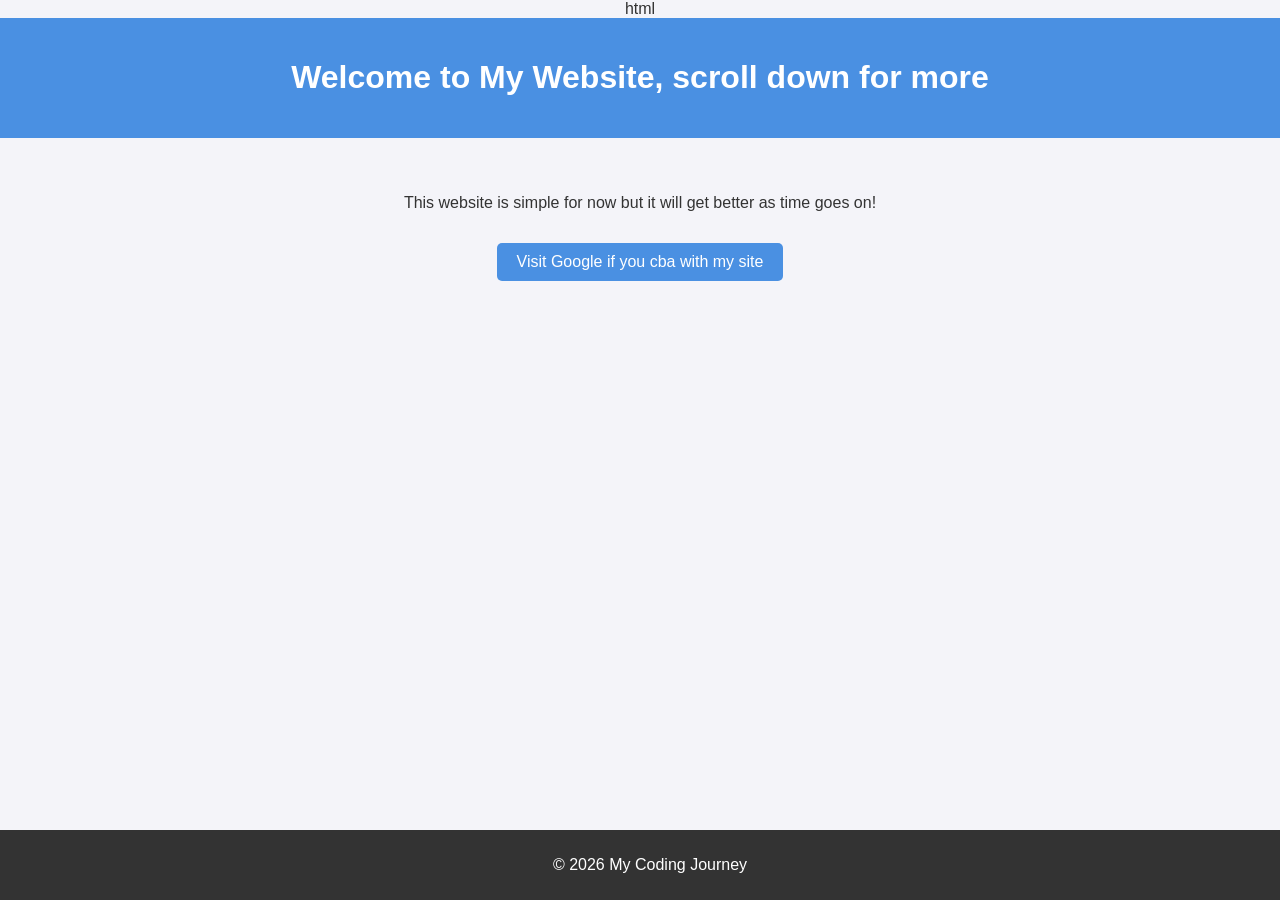
==== index.html @ 2cc88fcf "Add files via upload" ====
html<!DOCTYPE html>
<html lang="en">
<head>
    <meta charset="UTF-8">
    <meta name="viewport" content="width=device-width, initial-scale=1.0">
    <title>Layton's WebSite</title>
    <link rel="stylesheet" href="style.css">
</head>
<body>

    <header>
        <h1>Welcome to My Website, scroll down for more</h1>
    </header>

    <main>
        <p>This website is simple for now but it will get better as time goes on!</p>
        <a href="https://google.com" target="_blank">Visit Google if you cba with my site</a>
    </main>

    <footer>
        <p>© 2026 My Coding Journey</p>
    </footer>

</body>
</html>
---- style.css ----
body {
    font-family: Arial, sans-serif;
    margin: 0;
    padding: 0;
    background-color: #f4f4f9;
    color: #333;
    text-align: center;
}

header {
    background-color: #4a90e2;
    color: white;
    padding: 20px;
}

main {
    padding: 40px 20px;
}

a {
    display: inline-block;
    background-color: #4a90e2;
    color: white;
    padding: 10px 20px;
    text-decoration: none;
    border-radius: 5px;
    margin-top: 15px;
}

a:hover {
    background-color: #357abd;
}

footer {
    background-color: #333;
    color: white;
    padding: 10px;
    position: fixed;
    bottom: 0;
    width: 100%;
}
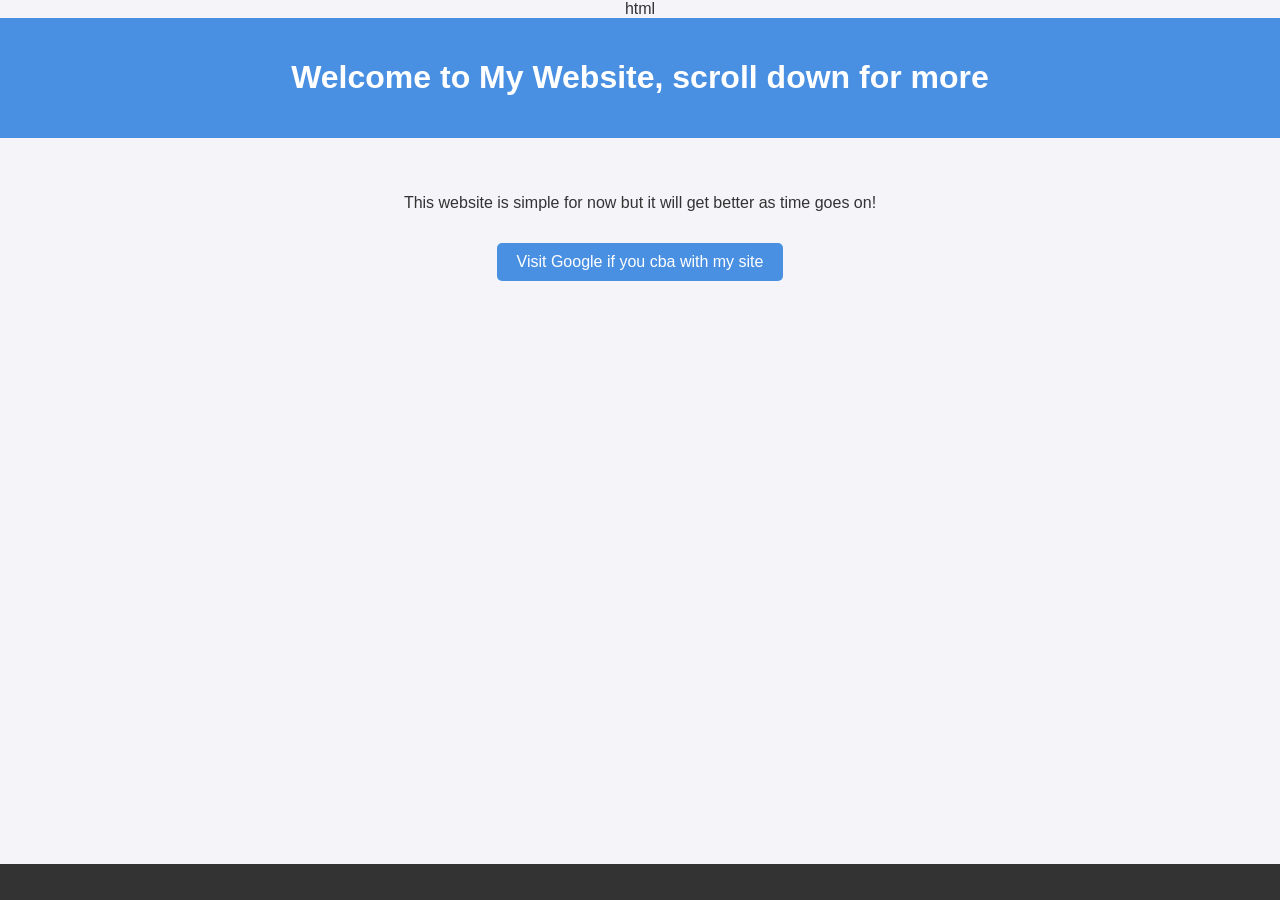
==== commit a3848979: "Fix HTML structure and clean up footer Removed content from the footer and ensured proper HTML struc" ====
--- a/index.html
+++ b/index.html
@@ -18,8 +18,8 @@
     </main>
 
     <footer>
-        <p>© 2026 My Coding Journey</p>
+        <p></p>
     </footer>
 
 </body>
-</html>+</html>
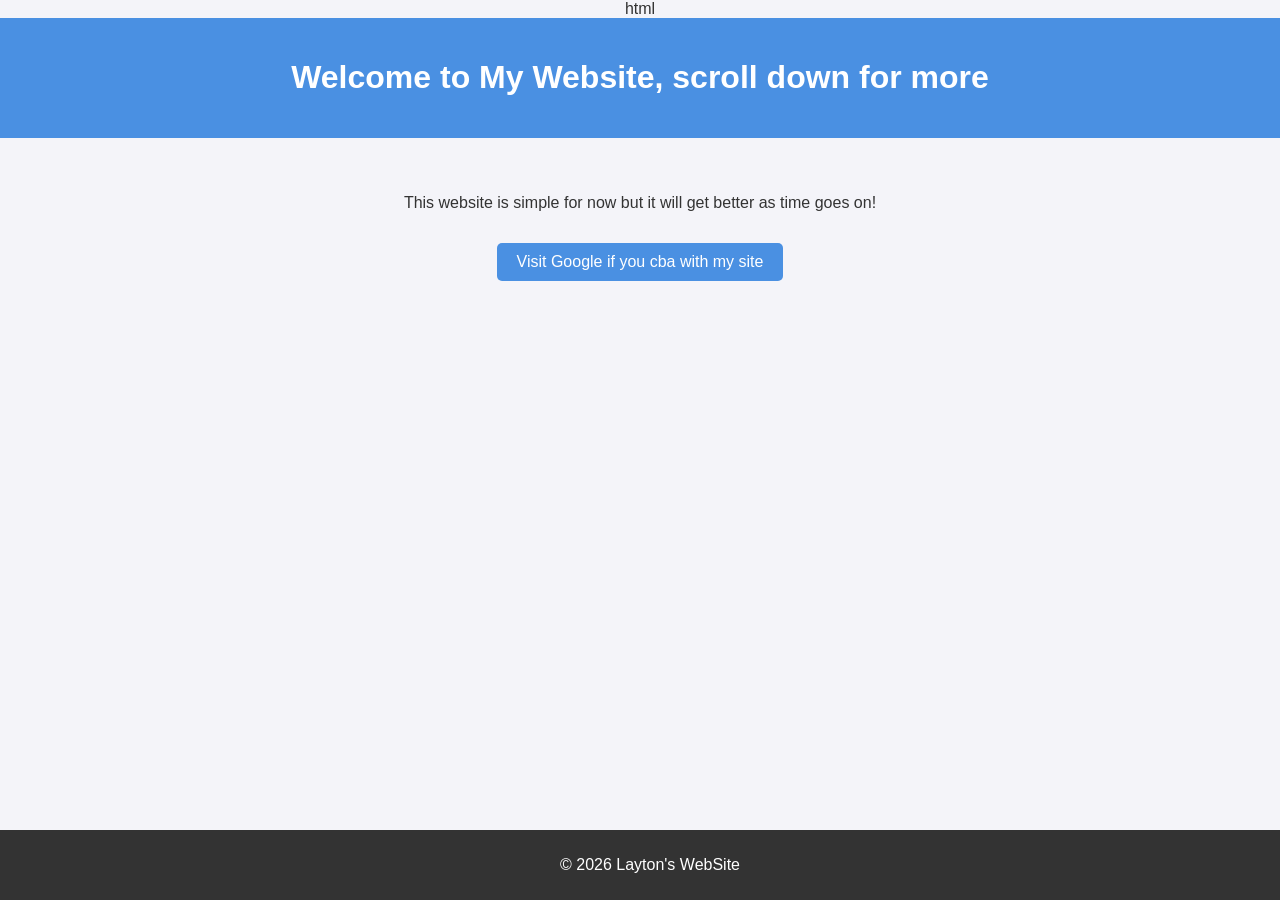
==== commit d92ef42d: "Add files via upload" ====
--- a/index.html
+++ b/index.html
@@ -18,8 +18,8 @@
     </main>
 
     <footer>
-        <p></p>
+        <p>© 2026 Layton's WebSite</p>
     </footer>
 
 </body>
-</html>
+</html>
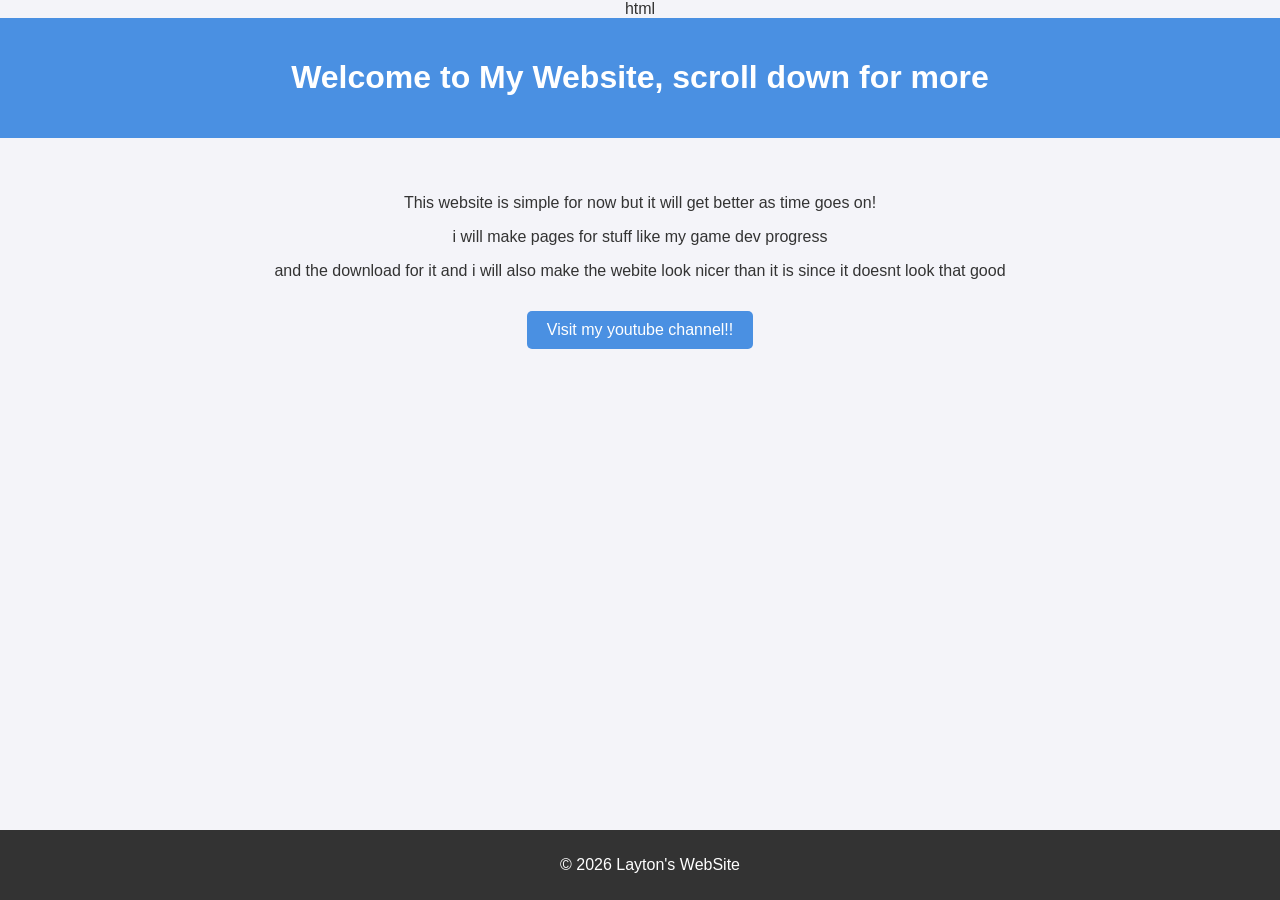
==== commit ac357bf9: "Add files via upload" ====
--- a/index.html
+++ b/index.html
@@ -14,7 +14,10 @@
 
     <main>
         <p>This website is simple for now but it will get better as time goes on!</p>
-        <a href="https://google.com" target="_blank">Visit Google if you cba with my site</a>
+       
+        <p>i will make pages for stuff like my game dev progress</p>
+        <p>and the download for it and i will also make the webite look nicer than it is since it doesnt look that good</p>
+        <a href="https://www.youtube.com/@LaytonsGamingChannel" target="_blank">Visit my youtube channel!!</a>
     </main>
 
     <footer>
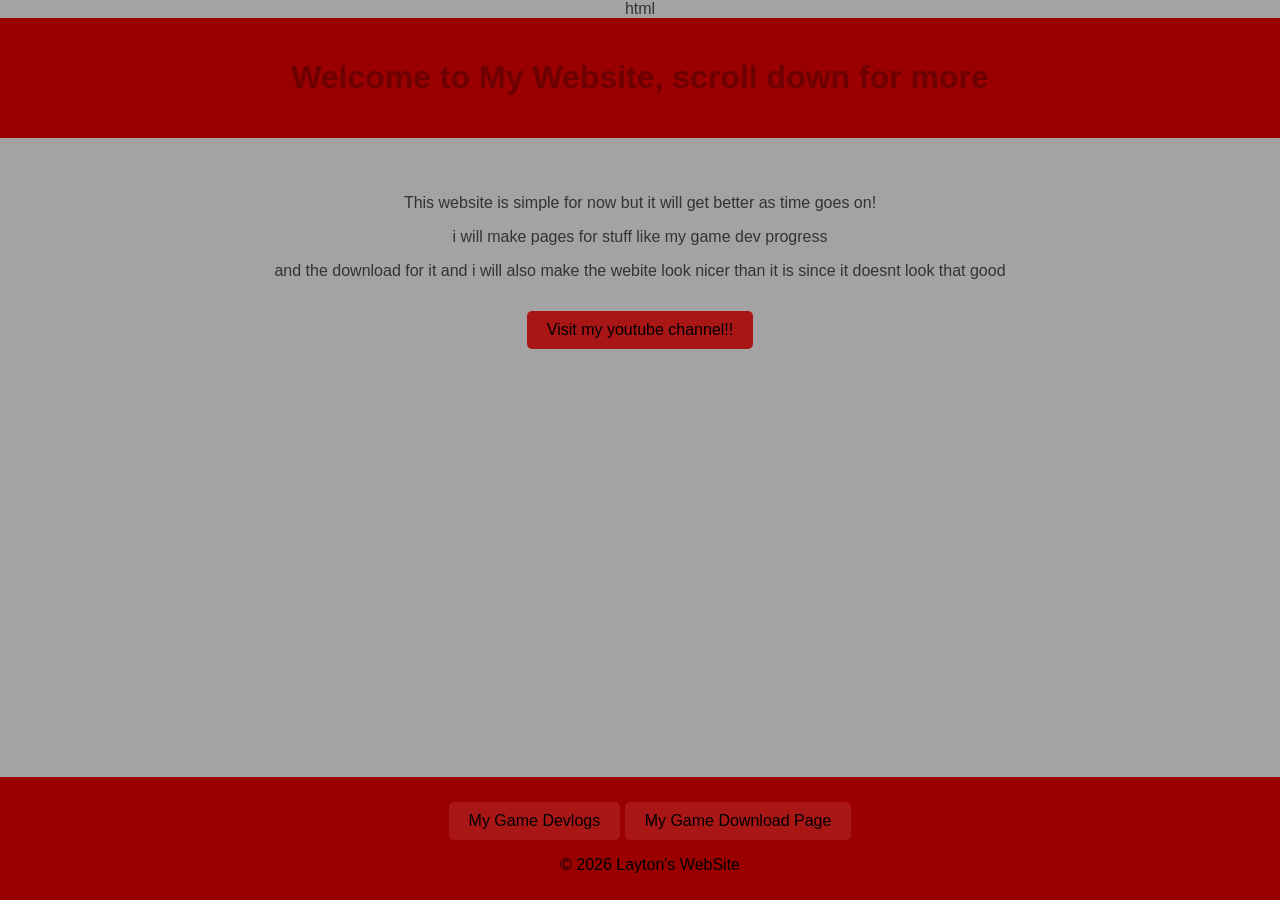
==== commit 4a6e741a: "Add files via upload" ====
--- a/index.html
+++ b/index.html
@@ -21,6 +21,8 @@
     </main>
 
     <footer>
+        <a href="page2.html">My Game Devlogs</a>
+        <a href="page3.html">My Game Download Page</a>
         <p>© 2026 Layton's WebSite</p>
     </footer>
 
--- a/style.css
+++ b/style.css
@@ -2,14 +2,14 @@
     font-family: Arial, sans-serif;
     margin: 0;
     padding: 0;
-    background-color: #f4f4f9;
+    background-color: #a3a3a3;
     color: #333;
     text-align: center;
 }
 
 header {
-    background-color: #4a90e2;
-    color: white;
+    background-color: #9a0000;
+    color: rgb(109, 1, 1);
     padding: 20px;
 }
 
@@ -19,8 +19,8 @@
 
 a {
     display: inline-block;
-    background-color: #4a90e2;
-    color: white;
+    background-color: #a91616;
+    color: rgb(0, 0, 0);
     padding: 10px 20px;
     text-decoration: none;
     border-radius: 5px;
@@ -28,12 +28,12 @@
 }
 
 a:hover {
-    background-color: #357abd;
+    background-color: #5d5d5d;
 }
 
 footer {
-    background-color: #333;
-    color: white;
+    background-color: #9b0000;
+    color: rgb(0, 0, 0);
     padding: 10px;
     position: fixed;
     bottom: 0;
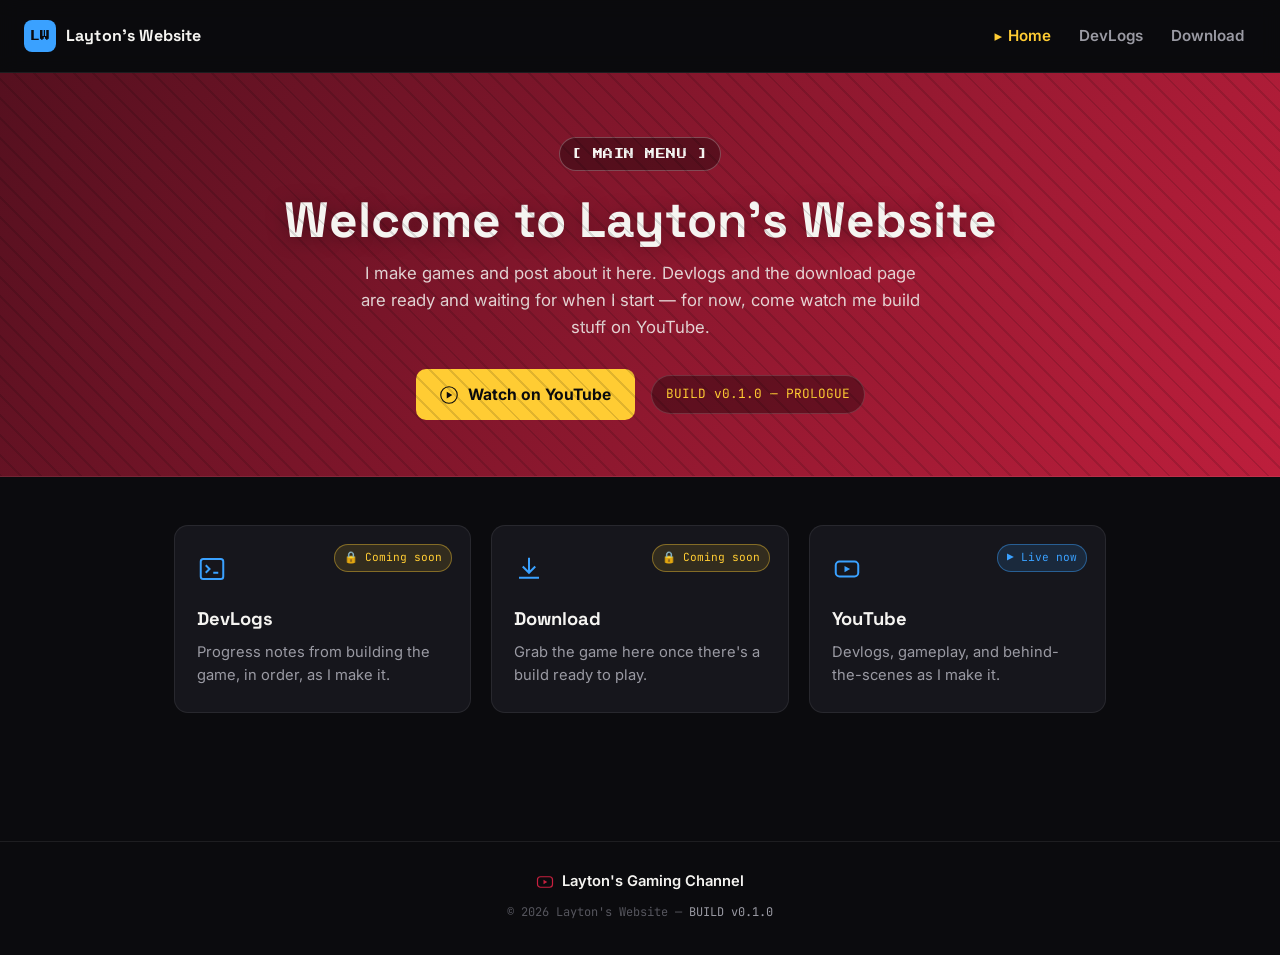
==== commit 7f8b4614: "Add files via upload" ====
--- a/index.html
+++ b/index.html
@@ -1,30 +1,84 @@
-html<!DOCTYPE html>
-<html lang="en">
-<head>
-    <meta charset="UTF-8">
-    <meta name="viewport" content="width=device-width, initial-scale=1.0">
-    <title>Layton's WebSite</title>
-    <link rel="stylesheet" href="style.css">
-</head>
-<body>
-
-    <header>
-        <h1>Welcome to My Website, scroll down for more</h1>
-    </header>
-
-    <main>
-        <p>This website is simple for now but it will get better as time goes on!</p>
-       
-        <p>i will make pages for stuff like my game dev progress</p>
-        <p>and the download for it and i will also make the webite look nicer than it is since it doesnt look that good</p>
-        <a href="https://www.youtube.com/@LaytonsGamingChannel" target="_blank">Visit my youtube channel!!</a>
-    </main>
-
-    <footer>
-        <a href="page2.html">My Game Devlogs</a>
-        <a href="page3.html">My Game Download Page</a>
-        <p>© 2026 Layton's WebSite</p>
-    </footer>
-
-</body>
-</html>+<!DOCTYPE html>
+<html lang="en">
+<head>
+    <meta charset="UTF-8">
+    <meta name="viewport" content="width=device-width, initial-scale=1.0">
+    <title>Layton's Website</title>
+    <link rel="preconnect" href="https://fonts.googleapis.com">
+    <link rel="preconnect" href="https://fonts.gstatic.com" crossorigin>
+    <link href="https://fonts.googleapis.com/css2?family=Space+Grotesk:wght@500;700&family=Inter:wght@400;600&family=JetBrains+Mono:wght@400;500&family=Press+Start+2P&display=swap" rel="stylesheet">
+    <link rel="stylesheet" href="style.css">
+</head>
+<body>
+
+    <nav class="nav">
+        <a class="brand" href="index.html">
+            <span class="brand-mark">LW</span>
+            <span class="brand-name">Layton's Website</span>
+        </a>
+        <div class="nav-links">
+            <a href="index.html" class="nav-link is-active">Home</a>
+            <a href="page2.html" class="nav-link">DevLogs</a>
+            <a href="page3.html" class="nav-link">Download</a>
+        </div>
+    </nav>
+
+    <header class="hero">
+        <div class="hero-inner">
+            <span class="eyebrow">[ MAIN MENU ]</span>
+            <h1>Welcome to Layton's Website</h1>
+            <p class="hero-sub">I make games and post about it here. Devlogs and the download page are ready and waiting for when I start — for now, come watch me build stuff on YouTube.</p>
+            <div class="hero-actions">
+                <a class="btn btn-primary" href="https://www.youtube.com/@LaytonsGamingChannel" target="_blank" rel="noopener">
+                    <svg viewBox="0 0 24 24" fill="currentColor" aria-hidden="true"><path d="M9 7.5v9l7.5-4.5-7.5-4.5z"/><circle cx="12" cy="12" r="11" fill="none" stroke="currentColor" stroke-width="1.5"/></svg>
+                    Watch on YouTube
+                </a>
+                <span class="version-chip">BUILD v0.1.0 — PROLOGUE</span>
+            </div>
+        </div>
+    </header>
+
+    <main>
+        <section class="menu-grid">
+            <a class="tile" href="page2.html">
+                <span class="tile-badge locked">🔒 Coming soon</span>
+                <svg class="tile-icon" viewBox="0 0 24 24" fill="none" stroke="currentColor" stroke-width="1.6" aria-hidden="true">
+                    <rect x="3" y="4" width="18" height="16" rx="2"/>
+                    <path d="M7 9l3 3-3 3M13 15h4"/>
+                </svg>
+                <h2>DevLogs</h2>
+                <p>Progress notes from building the game, in order, as I make it.</p>
+            </a>
+            <a class="tile" href="page3.html">
+                <span class="tile-badge locked">🔒 Coming soon</span>
+                <svg class="tile-icon" viewBox="0 0 24 24" fill="none" stroke="currentColor" stroke-width="1.6" aria-hidden="true">
+                    <path d="M12 3v12M7 10l5 5 5-5"/>
+                    <path d="M4 19h16"/>
+                </svg>
+                <h2>Download</h2>
+                <p>Grab the game here once there's a build ready to play.</p>
+            </a>
+            <a class="tile" href="https://www.youtube.com/@LaytonsGamingChannel" target="_blank" rel="noopener">
+                <span class="tile-badge live">▶ Live now</span>
+                <svg class="tile-icon" viewBox="0 0 24 24" fill="none" stroke="currentColor" stroke-width="1.6" aria-hidden="true">
+                    <rect x="3" y="6" width="18" height="12" rx="3"/>
+                    <path d="M10 9.5v5l4.5-2.5z" fill="currentColor" stroke="none"/>
+                </svg>
+                <h2>YouTube</h2>
+                <p>Devlogs, gameplay, and behind-the-scenes as I make it.</p>
+            </a>
+        </section>
+    </main>
+
+    <footer class="site-footer">
+        <div class="footer-inner">
+            <a class="yt-link" href="https://www.youtube.com/@LaytonsGamingChannel" target="_blank" rel="noopener">
+                <svg viewBox="0 0 24 24" fill="currentColor" aria-hidden="true"><rect x="2" y="5" width="20" height="14" rx="4" fill="none" stroke="currentColor" stroke-width="1.6"/><path d="M10 9v6l5-3z"/></svg>
+                Layton's Gaming Channel
+            </a>
+            <p class="footer-meta">© 2026 Layton's Website — <span class="build-tag">BUILD v0.1.0</span></p>
+        </div>
+    </footer>
+
+</body>
+</html>
--- a/style.css
+++ b/style.css
@@ -1,41 +1,523 @@
-body {
-    font-family: Arial, sans-serif;
-    margin: 0;
-    padding: 0;
-    background-color: #a3a3a3;
-    color: #333;
-    text-align: center;
-}
-
-header {
-    background-color: #9a0000;
-    color: rgb(109, 1, 1);
-    padding: 20px;
-}
-
-main {
-    padding: 40px 20px;
-}
-
-a {
-    display: inline-block;
-    background-color: #a91616;
-    color: rgb(0, 0, 0);
-    padding: 10px 20px;
-    text-decoration: none;
-    border-radius: 5px;
-    margin-top: 15px;
-}
-
-a:hover {
-    background-color: #5d5d5d;
-}
-
-footer {
-    background-color: #9b0000;
-    color: rgb(0, 0, 0);
-    padding: 10px;
-    position: fixed;
-    bottom: 0;
-    width: 100%;
-}+/* =========================================================
+   Layton's Website — theme: "Menu Screen"
+   The site behaves like a game's menu: pages you can visit
+   now read as unlocked, and the devlog / download pages wear
+   a "locked, coming soon" badge until there's real content —
+   built and ready for the day that changes.
+   ========================================================= */
+
+:root {
+  /* neutrals */
+  --black: #0b0b0e;
+  --panel: #16161c;
+  --panel-hover: #1d1d24;
+  --white: #f5f4f1;
+  --grey: #9a9aa3;
+  --grey-dim: #55555d;
+  --line: rgba(255, 255, 255, 0.08);
+
+  /* accents */
+  --blue: #3aa1ff;
+  --yellow: #ffcc33;
+
+  /* the red family, used together as the site's signature banner gradient */
+  --wine: #55101f;
+  --cherry: #c8203f;
+  --red: #ff4d4d;
+
+  --radius: 14px;
+  --radius-sm: 8px;
+
+  --font-display: "Space Grotesk", system-ui, sans-serif;
+  --font-body: "Inter", system-ui, sans-serif;
+  --font-mono: "JetBrains Mono", ui-monospace, monospace;
+  --font-pixel: "Press Start 2P", cursive;
+}
+
+* {
+  box-sizing: border-box;
+}
+
+html {
+  scroll-behavior: smooth;
+}
+
+body {
+  margin: 0;
+  min-height: 100vh;
+  background: var(--black);
+  color: var(--white);
+  font-family: var(--font-body);
+  line-height: 1.6;
+  -webkit-font-smoothing: antialiased;
+}
+
+main {
+  display: block;
+  max-width: 980px;
+  margin: 0 auto;
+  padding: 0 24px 80px;
+}
+
+a {
+  color: inherit;
+}
+
+a:focus-visible,
+button:focus-visible {
+  outline: 2px solid var(--blue);
+  outline-offset: 3px;
+  border-radius: 4px;
+}
+
+h1, h2, h3 {
+  font-family: var(--font-display);
+  font-weight: 700;
+  line-height: 1.15;
+  margin: 0 0 12px;
+}
+
+p {
+  color: var(--grey);
+  margin: 0 0 16px;
+}
+
+/* ---------------- nav ---------------- */
+
+.nav {
+  position: sticky;
+  top: 0;
+  z-index: 20;
+  display: flex;
+  align-items: center;
+  justify-content: space-between;
+  gap: 16px;
+  padding: 16px 24px;
+  background: rgba(11, 11, 14, 0.85);
+  backdrop-filter: blur(10px);
+  -webkit-backdrop-filter: blur(10px);
+  border-bottom: 1px solid var(--line);
+  flex-wrap: wrap;
+}
+
+.brand {
+  display: inline-flex;
+  align-items: center;
+  gap: 10px;
+  text-decoration: none;
+}
+
+.brand-mark {
+  display: inline-flex;
+  align-items: center;
+  justify-content: center;
+  width: 32px;
+  height: 32px;
+  border-radius: 8px;
+  background: var(--blue);
+  color: var(--black);
+  font-family: var(--font-pixel);
+  font-size: 10px;
+  flex-shrink: 0;
+}
+
+.brand-name {
+  font-family: var(--font-display);
+  font-weight: 700;
+  letter-spacing: 0.01em;
+  color: var(--white);
+}
+
+.nav-links {
+  display: flex;
+  align-items: center;
+  gap: 4px;
+  flex-wrap: wrap;
+}
+
+.nav-link {
+  position: relative;
+  text-decoration: none;
+  color: var(--grey);
+  font-weight: 600;
+  font-size: 0.95rem;
+  padding: 8px 12px;
+  border-radius: var(--radius-sm);
+  transition: color 0.15s ease, background 0.15s ease;
+}
+
+.nav-link:hover {
+  color: var(--white);
+  background: var(--panel-hover);
+}
+
+.nav-link.is-active {
+  color: var(--yellow);
+}
+
+.nav-link.is-active::before {
+  content: "\25B8";
+  margin-right: 6px;
+  color: var(--yellow);
+}
+
+/* ---------------- hero banner ---------------- */
+
+.hero {
+  position: relative;
+  overflow: hidden;
+  padding: 64px 24px 56px;
+  background: linear-gradient(120deg, var(--wine) 0%, var(--cherry) 55%, var(--red) 100%);
+  background-size: 200% 200%;
+  border-bottom: 1px solid var(--line);
+}
+
+@media (prefers-reduced-motion: no-preference) {
+  .hero {
+    animation: heroShift 14s ease-in-out infinite alternate;
+  }
+}
+
+@keyframes heroShift {
+  from { background-position: 0% 50%; }
+  to   { background-position: 100% 50%; }
+}
+
+.hero::after {
+  content: "";
+  position: absolute;
+  inset: 0;
+  background-image: repeating-linear-gradient(
+    45deg,
+    rgba(0, 0, 0, 0.12) 0px,
+    rgba(0, 0, 0, 0.12) 2px,
+    transparent 2px,
+    transparent 14px
+  );
+  pointer-events: none;
+}
+
+.hero-inner {
+  position: relative;
+  max-width: 780px;
+  margin: 0 auto;
+  text-align: center;
+}
+
+.eyebrow {
+  display: inline-block;
+  font-family: var(--font-pixel);
+  font-size: 10px;
+  letter-spacing: 0.05em;
+  color: var(--white);
+  background: rgba(0, 0, 0, 0.35);
+  border: 1px solid rgba(255, 255, 255, 0.25);
+  padding: 8px 12px;
+  border-radius: 999px;
+  margin-bottom: 20px;
+}
+
+.hero h1 {
+  font-size: clamp(1.9rem, 4.5vw + 1rem, 3.1rem);
+  color: var(--white);
+  text-shadow: 0 2px 20px rgba(0, 0, 0, 0.35);
+}
+
+.hero-sub {
+  color: rgba(245, 244, 241, 0.85);
+  font-size: 1.05rem;
+  max-width: 560px;
+  margin: 0 auto 28px;
+}
+
+.hero-actions {
+  display: flex;
+  align-items: center;
+  justify-content: center;
+  gap: 16px;
+  flex-wrap: wrap;
+}
+
+.version-chip {
+  font-family: var(--font-mono);
+  font-size: 0.8rem;
+  color: var(--yellow);
+  background: rgba(0, 0, 0, 0.35);
+  border: 1px solid rgba(255, 255, 255, 0.15);
+  padding: 8px 14px;
+  border-radius: 999px;
+}
+
+/* ---------------- buttons ---------------- */
+
+.btn {
+  display: inline-flex;
+  align-items: center;
+  gap: 10px;
+  font-family: var(--font-body);
+  font-weight: 700;
+  font-size: 0.98rem;
+  text-decoration: none;
+  padding: 13px 24px;
+  border-radius: 10px;
+  border: none;
+  cursor: pointer;
+  transition: transform 0.15s ease, box-shadow 0.15s ease, background 0.15s ease, color 0.15s ease;
+}
+
+.btn svg {
+  width: 18px;
+  height: 18px;
+  flex-shrink: 0;
+}
+
+.btn-primary {
+  background: var(--yellow);
+  color: var(--black);
+}
+
+.btn-primary:hover {
+  background: var(--cherry);
+  color: var(--white);
+  transform: translateY(-2px);
+  box-shadow: 0 10px 24px rgba(200, 32, 63, 0.35);
+}
+
+.btn-disabled {
+  background: var(--panel);
+  color: var(--grey-dim);
+  border: 1px dashed var(--grey-dim);
+  cursor: not-allowed;
+}
+
+/* ---------------- menu grid (home) ---------------- */
+
+.menu-grid {
+  display: grid;
+  grid-template-columns: repeat(auto-fit, minmax(240px, 1fr));
+  gap: 20px;
+  margin: 48px 0;
+}
+
+.tile {
+  position: relative;
+  display: block;
+  text-decoration: none;
+  color: inherit;
+  background: var(--panel);
+  border: 1px solid var(--line);
+  border-radius: var(--radius);
+  padding: 28px 22px 24px;
+  transition: transform 0.15s ease, border-color 0.15s ease, box-shadow 0.15s ease;
+}
+
+.tile:hover {
+  transform: translateY(-4px);
+  border-color: var(--blue);
+  box-shadow: 0 12px 28px rgba(0, 0, 0, 0.4);
+}
+
+.tile-icon {
+  width: 30px;
+  height: 30px;
+  color: var(--blue);
+  margin-bottom: 16px;
+}
+
+.tile h2 {
+  font-size: 1.15rem;
+  color: var(--white);
+}
+
+.tile p {
+  font-size: 0.92rem;
+  margin-bottom: 0;
+}
+
+.tile-badge {
+  position: absolute;
+  top: 18px;
+  right: 18px;
+  font-family: var(--font-mono);
+  font-size: 0.7rem;
+  padding: 4px 9px;
+  border-radius: 999px;
+  white-space: nowrap;
+}
+
+.tile-badge.locked {
+  color: var(--yellow);
+  background: rgba(255, 204, 51, 0.12);
+  border: 1px solid rgba(255, 204, 51, 0.4);
+}
+
+.tile-badge.live {
+  color: var(--blue);
+  background: rgba(58, 161, 255, 0.14);
+  border: 1px solid rgba(58, 161, 255, 0.45);
+}
+
+/* ---------------- page intro (devlog / download) ---------------- */
+
+.page-section {
+  margin: 48px 0;
+}
+
+.empty-note {
+  font-size: 0.95rem;
+  text-align: center;
+  margin-top: 24px;
+}
+
+.empty-note a {
+  color: var(--blue);
+  text-decoration: underline;
+  text-underline-offset: 3px;
+}
+
+/* ---------------- devlog ghost entry ---------------- */
+
+.devlog-entry {
+  border: 1px dashed var(--grey-dim);
+  border-radius: var(--radius);
+  padding: 22px;
+  opacity: 0.6;
+}
+
+.entry-head {
+  display: flex;
+  align-items: center;
+  justify-content: space-between;
+  margin-bottom: 16px;
+  font-family: var(--font-mono);
+  font-size: 0.8rem;
+}
+
+.entry-num {
+  color: var(--white);
+  letter-spacing: 0.04em;
+}
+
+.entry-status {
+  color: var(--yellow);
+}
+
+.ghost-lines {
+  display: flex;
+  flex-direction: column;
+  gap: 10px;
+}
+
+.ghost-line {
+  display: block;
+  height: 10px;
+  border-radius: 6px;
+  background: var(--grey-dim);
+  opacity: 0.5;
+}
+
+.w-90 { width: 90%; }
+.w-70 { width: 70%; }
+.w-50 { width: 50%; }
+
+/* ---------------- cartridge (download) ---------------- */
+
+.cartridge-card {
+  background: var(--panel);
+  border: 1px solid var(--line);
+  border-radius: var(--radius);
+  overflow: hidden;
+}
+
+.cartridge-stripe {
+  height: 10px;
+  background: linear-gradient(90deg, var(--wine), var(--cherry), var(--red));
+}
+
+.cartridge-body {
+  position: relative;
+  padding: 28px 24px 32px;
+}
+
+.cartridge-body .tile-badge {
+  position: static;
+  display: inline-block;
+  margin-bottom: 14px;
+}
+
+.platform-row {
+  display: flex;
+  gap: 10px;
+  flex-wrap: wrap;
+  margin: 18px 0 24px;
+}
+
+.platform-pill {
+  font-family: var(--font-mono);
+  font-size: 0.78rem;
+  color: var(--grey);
+  border: 1px solid var(--line);
+  padding: 6px 12px;
+  border-radius: 999px;
+}
+
+/* ---------------- footer ---------------- */
+
+.site-footer {
+  border-top: 1px solid var(--line);
+  background: var(--black);
+  padding: 28px 24px 32px;
+}
+
+.footer-inner {
+  max-width: 980px;
+  margin: 0 auto;
+  text-align: center;
+}
+
+.yt-link {
+  display: inline-flex;
+  align-items: center;
+  gap: 8px;
+  text-decoration: none;
+  color: var(--white);
+  font-weight: 600;
+  font-size: 0.92rem;
+  margin-bottom: 10px;
+  transition: color 0.15s ease;
+}
+
+.yt-link svg {
+  width: 18px;
+  height: 18px;
+  color: var(--cherry);
+}
+
+.yt-link:hover {
+  color: var(--blue);
+}
+
+.footer-meta {
+  font-family: var(--font-mono);
+  font-size: 0.75rem;
+  color: var(--grey-dim);
+  margin: 0;
+}
+
+.build-tag {
+  color: var(--grey);
+}
+
+/* ---------------- responsive ---------------- */
+
+@media (max-width: 560px) {
+  .nav {
+    padding: 14px 16px;
+  }
+  main {
+    padding: 0 16px 64px;
+  }
+  .hero {
+    padding: 48px 16px 44px;
+  }
+}
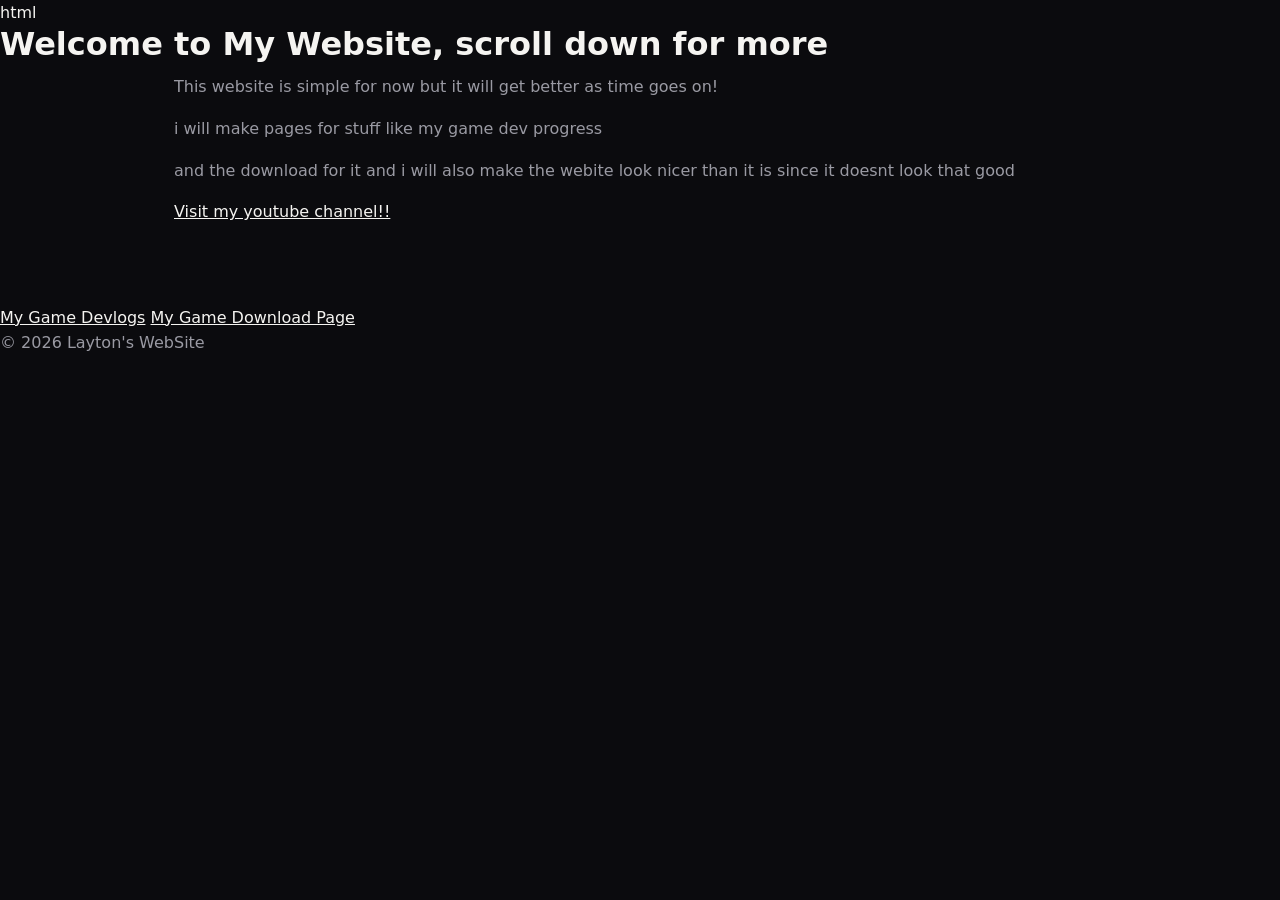
==== commit c7f4754c: "Add files via upload" ====
--- a/index.html
+++ b/index.html
@@ -1,84 +1,30 @@
-<!DOCTYPE html>
-<html lang="en">
-<head>
-    <meta charset="UTF-8">
-    <meta name="viewport" content="width=device-width, initial-scale=1.0">
-    <title>Layton's Website</title>
-    <link rel="preconnect" href="https://fonts.googleapis.com">
-    <link rel="preconnect" href="https://fonts.gstatic.com" crossorigin>
-    <link href="https://fonts.googleapis.com/css2?family=Space+Grotesk:wght@500;700&family=Inter:wght@400;600&family=JetBrains+Mono:wght@400;500&family=Press+Start+2P&display=swap" rel="stylesheet">
-    <link rel="stylesheet" href="style.css">
-</head>
-<body>
-
-    <nav class="nav">
-        <a class="brand" href="index.html">
-            <span class="brand-mark">LW</span>
-            <span class="brand-name">Layton's Website</span>
-        </a>
-        <div class="nav-links">
-            <a href="index.html" class="nav-link is-active">Home</a>
-            <a href="page2.html" class="nav-link">DevLogs</a>
-            <a href="page3.html" class="nav-link">Download</a>
-        </div>
-    </nav>
-
-    <header class="hero">
-        <div class="hero-inner">
-            <span class="eyebrow">[ MAIN MENU ]</span>
-            <h1>Welcome to Layton's Website</h1>
-            <p class="hero-sub">I make games and post about it here. Devlogs and the download page are ready and waiting for when I start — for now, come watch me build stuff on YouTube.</p>
-            <div class="hero-actions">
-                <a class="btn btn-primary" href="https://www.youtube.com/@LaytonsGamingChannel" target="_blank" rel="noopener">
-                    <svg viewBox="0 0 24 24" fill="currentColor" aria-hidden="true"><path d="M9 7.5v9l7.5-4.5-7.5-4.5z"/><circle cx="12" cy="12" r="11" fill="none" stroke="currentColor" stroke-width="1.5"/></svg>
-                    Watch on YouTube
-                </a>
-                <span class="version-chip">BUILD v0.1.0 — PROLOGUE</span>
-            </div>
-        </div>
-    </header>
-
-    <main>
-        <section class="menu-grid">
-            <a class="tile" href="page2.html">
-                <span class="tile-badge locked">🔒 Coming soon</span>
-                <svg class="tile-icon" viewBox="0 0 24 24" fill="none" stroke="currentColor" stroke-width="1.6" aria-hidden="true">
-                    <rect x="3" y="4" width="18" height="16" rx="2"/>
-                    <path d="M7 9l3 3-3 3M13 15h4"/>
-                </svg>
-                <h2>DevLogs</h2>
-                <p>Progress notes from building the game, in order, as I make it.</p>
-            </a>
-            <a class="tile" href="page3.html">
-                <span class="tile-badge locked">🔒 Coming soon</span>
-                <svg class="tile-icon" viewBox="0 0 24 24" fill="none" stroke="currentColor" stroke-width="1.6" aria-hidden="true">
-                    <path d="M12 3v12M7 10l5 5 5-5"/>
-                    <path d="M4 19h16"/>
-                </svg>
-                <h2>Download</h2>
-                <p>Grab the game here once there's a build ready to play.</p>
-            </a>
-            <a class="tile" href="https://www.youtube.com/@LaytonsGamingChannel" target="_blank" rel="noopener">
-                <span class="tile-badge live">▶ Live now</span>
-                <svg class="tile-icon" viewBox="0 0 24 24" fill="none" stroke="currentColor" stroke-width="1.6" aria-hidden="true">
-                    <rect x="3" y="6" width="18" height="12" rx="3"/>
-                    <path d="M10 9.5v5l4.5-2.5z" fill="currentColor" stroke="none"/>
-                </svg>
-                <h2>YouTube</h2>
-                <p>Devlogs, gameplay, and behind-the-scenes as I make it.</p>
-            </a>
-        </section>
-    </main>
-
-    <footer class="site-footer">
-        <div class="footer-inner">
-            <a class="yt-link" href="https://www.youtube.com/@LaytonsGamingChannel" target="_blank" rel="noopener">
-                <svg viewBox="0 0 24 24" fill="currentColor" aria-hidden="true"><rect x="2" y="5" width="20" height="14" rx="4" fill="none" stroke="currentColor" stroke-width="1.6"/><path d="M10 9v6l5-3z"/></svg>
-                Layton's Gaming Channel
-            </a>
-            <p class="footer-meta">© 2026 Layton's Website — <span class="build-tag">BUILD v0.1.0</span></p>
-        </div>
-    </footer>
-
-</body>
-</html>
+html<!DOCTYPE html>
+<html lang="en">
+<head>
+    <meta charset="UTF-8">
+    <meta name="viewport" content="width=device-width, initial-scale=1.0">
+    <title>Layton's WebSite</title>
+    <link rel="stylesheet" href="style.css">
+</head>
+<body>
+
+    <header>
+        <h1>Welcome to My Website, scroll down for more</h1>
+    </header>
+
+    <main>
+        <p>This website is simple for now but it will get better as time goes on!</p>
+       
+        <p>i will make pages for stuff like my game dev progress</p>
+        <p>and the download for it and i will also make the webite look nicer than it is since it doesnt look that good</p>
+        <a href="https://www.youtube.com/@LaytonsGamingChannel" target="_blank">Visit my youtube channel!!</a>
+    </main>
+
+    <footer>
+        <a href="page2.html">My Game Devlogs</a>
+        <a href="page3.html">My Game Download Page</a>
+        <p>© 2026 Layton's WebSite</p>
+    </footer>
+
+</body>
+</html>
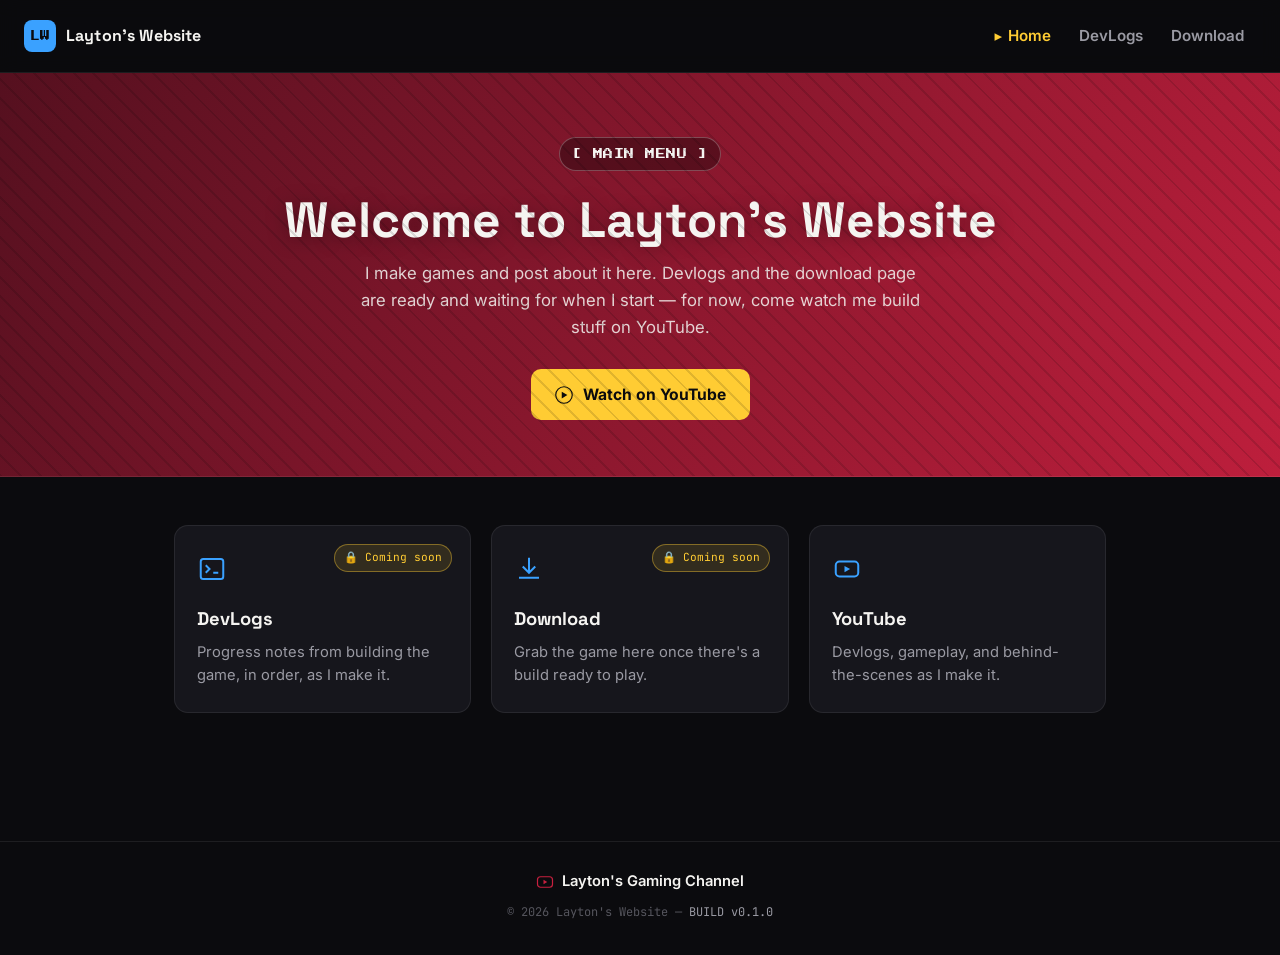
==== commit e773bf2b: "Add files via upload" ====
--- a/index.html
+++ b/index.html
@@ -1,30 +1,82 @@
-html<!DOCTYPE html>
-<html lang="en">
-<head>
-    <meta charset="UTF-8">
-    <meta name="viewport" content="width=device-width, initial-scale=1.0">
-    <title>Layton's WebSite</title>
-    <link rel="stylesheet" href="style.css">
-</head>
-<body>
-
-    <header>
-        <h1>Welcome to My Website, scroll down for more</h1>
-    </header>
-
-    <main>
-        <p>This website is simple for now but it will get better as time goes on!</p>
-       
-        <p>i will make pages for stuff like my game dev progress</p>
-        <p>and the download for it and i will also make the webite look nicer than it is since it doesnt look that good</p>
-        <a href="https://www.youtube.com/@LaytonsGamingChannel" target="_blank">Visit my youtube channel!!</a>
-    </main>
-
-    <footer>
-        <a href="page2.html">My Game Devlogs</a>
-        <a href="page3.html">My Game Download Page</a>
-        <p>© 2026 Layton's WebSite</p>
-    </footer>
-
-</body>
-</html>+<!DOCTYPE html>
+<html lang="en">
+<head>
+    <meta charset="UTF-8">
+    <meta name="viewport" content="width=device-width, initial-scale=1.0">
+    <title>Layton's Website</title>
+    <link rel="preconnect" href="https://fonts.googleapis.com">
+    <link rel="preconnect" href="https://fonts.gstatic.com" crossorigin>
+    <link href="https://fonts.googleapis.com/css2?family=Space+Grotesk:wght@500;700&family=Inter:wght@400;600&family=JetBrains+Mono:wght@400;500&family=Press+Start+2P&display=swap" rel="stylesheet">
+    <link rel="stylesheet" href="style.css">
+</head>
+<body>
+
+    <nav class="nav">
+        <a class="brand" href="index.html">
+            <span class="brand-mark">LW</span>
+            <span class="brand-name">Layton's Website</span>
+        </a>
+        <div class="nav-links">
+            <a href="index.html" class="nav-link is-active">Home</a>
+            <a href="page2.html" class="nav-link">DevLogs</a>
+            <a href="page3.html" class="nav-link">Download</a>
+        </div>
+    </nav>
+
+    <header class="hero">
+        <div class="hero-inner">
+            <span class="eyebrow">[ MAIN MENU ]</span>
+            <h1>Welcome to Layton's Website</h1>
+            <p class="hero-sub">I make games and post about it here. Devlogs and the download page are ready and waiting for when I start — for now, come watch me build stuff on YouTube.</p>
+            <div class="hero-actions">
+                <a class="btn btn-primary" href="https://www.youtube.com/@LaytonsGamingChannel" target="_blank" rel="noopener">
+                    <svg viewBox="0 0 24 24" fill="currentColor" aria-hidden="true"><path d="M9 7.5v9l7.5-4.5-7.5-4.5z"/><circle cx="12" cy="12" r="11" fill="none" stroke="currentColor" stroke-width="1.5"/></svg>
+                    Watch on YouTube
+                </a>
+            </div>
+        </div>
+    </header>
+
+    <main>
+        <section class="menu-grid">
+            <a class="tile" href="page2.html">
+                <span class="tile-badge locked">🔒 Coming soon</span>
+                <svg class="tile-icon" viewBox="0 0 24 24" fill="none" stroke="currentColor" stroke-width="1.6" aria-hidden="true">
+                    <rect x="3" y="4" width="18" height="16" rx="2"/>
+                    <path d="M7 9l3 3-3 3M13 15h4"/>
+                </svg>
+                <h2>DevLogs</h2>
+                <p>Progress notes from building the game, in order, as I make it.</p>
+            </a>
+            <a class="tile" href="page3.html">
+                <span class="tile-badge locked">🔒 Coming soon</span>
+                <svg class="tile-icon" viewBox="0 0 24 24" fill="none" stroke="currentColor" stroke-width="1.6" aria-hidden="true">
+                    <path d="M12 3v12M7 10l5 5 5-5"/>
+                    <path d="M4 19h16"/>
+                </svg>
+                <h2>Download</h2>
+                <p>Grab the game here once there's a build ready to play.</p>
+            </a>
+            <a class="tile" href="https://www.youtube.com/@LaytonsGamingChannel" target="_blank" rel="noopener">
+                <svg class="tile-icon" viewBox="0 0 24 24" fill="none" stroke="currentColor" stroke-width="1.6" aria-hidden="true">
+                    <rect x="3" y="6" width="18" height="12" rx="3"/>
+                    <path d="M10 9.5v5l4.5-2.5z" fill="currentColor" stroke="none"/>
+                </svg>
+                <h2>YouTube</h2>
+                <p>Devlogs, gameplay, and behind-the-scenes as I make it.</p>
+            </a>
+        </section>
+    </main>
+
+    <footer class="site-footer">
+        <div class="footer-inner">
+            <a class="yt-link" href="https://www.youtube.com/@LaytonsGamingChannel" target="_blank" rel="noopener">
+                <svg viewBox="0 0 24 24" fill="currentColor" aria-hidden="true"><rect x="2" y="5" width="20" height="14" rx="4" fill="none" stroke="currentColor" stroke-width="1.6"/><path d="M10 9v6l5-3z"/></svg>
+                Layton's Gaming Channel
+            </a>
+            <p class="footer-meta">© 2026 Layton's Website — <span class="build-tag">BUILD v0.1.0</span></p>
+        </div>
+    </footer>
+
+</body>
+</html>
